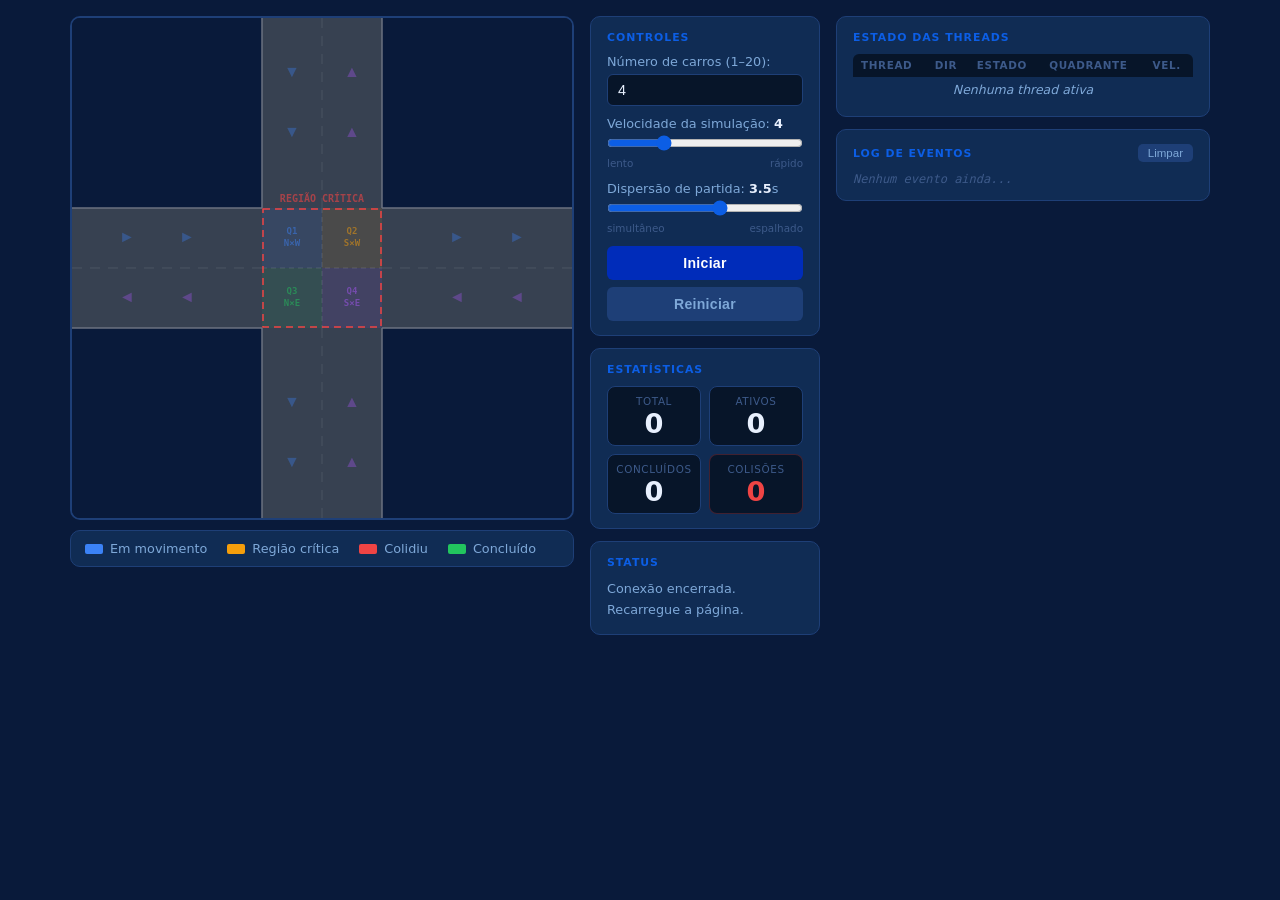
==== frontend/index.html @ c961cc27 "Projeto de Threads (Cruzamento de Vias)" ====
<!DOCTYPE html>
<html lang="pt-BR">
<head>
  <meta charset="UTF-8" />
  <meta name="viewport" content="width=device-width, initial-scale=1.0" />
  <title></title>
  <link rel="stylesheet" href="style.css" />
</head>
<body>
<div id="app">
  <div id="layout">

    <!-- ── Coluna 1: Simulação + Legenda ──────────────────────────── -->
    <div id="col-sim">
      <canvas id="sim-canvas" width="500" height="500"></canvas>

      <div class="panel" id="legend-panel">
        <span class="legend-item"><span class="chip moving"></span>Em movimento</span>
        <span class="legend-item"><span class="chip in-critical"></span>Região crítica</span>
        <span class="legend-item"><span class="chip collided"></span>Colidiu</span>
        <span class="legend-item"><span class="chip finished"></span>Concluído</span>
      </div>
    </div>

    <!-- ── Coluna 2: Controles + Estatísticas ─────────────────────── -->
    <div id="col-controls">

      <section class="panel">
        <h2>Controles</h2>

        <label for="num-cars">Número de carros (1–20):</label>
        <input id="num-cars" type="number" min="1" max="20" value="4" />

        <div class="slider-group">
          <label>Velocidade da simulação: <strong id="speed-val">4</strong></label>
          <input id="slider-speed" type="range" min="1" max="12" value="4" step="1" />
          <div class="slider-hint"><span>lento</span><span>rápido</span></div>
        </div>

        <div class="slider-group">
          <label>Dispersão de partida: <strong id="delay-val">3.5</strong>s</label>
          <input id="slider-delay" type="range" min="0" max="6" value="3.5" step="0.1" />
          <div class="slider-hint"><span>simultâneo</span><span>espalhado</span></div>
        </div>

        <button id="btn-start" class="btn btn-primary">Iniciar</button>
        <button id="btn-reset" class="btn btn-secondary">Reiniciar</button>
      </section>

      <section class="panel">
        <h2>Estatísticas</h2>
        <div class="stat-grid">
          <div class="stat-item">
            <span class="stat-label">Total</span>
            <span class="stat-value" id="stat-total">0</span>
          </div>
          <div class="stat-item">
            <span class="stat-label">Ativos</span>
            <span class="stat-value" id="stat-active">0</span>
          </div>
          <div class="stat-item">
            <span class="stat-label">Concluídos</span>
            <span class="stat-value" id="stat-finished">0</span>
          </div>
          <div class="stat-item danger">
            <span class="stat-label">Colisões</span>
            <span class="stat-value" id="stat-collisions">0</span>
          </div>
        </div>
      </section>

      <section class="panel">
        <h2>Status</h2>
        <p id="status-msg">Aguardando início...</p>
      </section>

    </div>

    <!-- ── Coluna 3: Threads + Log ────────────────────────────────── -->
    <div id="col-threads">

      <section class="panel">
        <h2>Estado das Threads</h2>
        <div id="thread-table-wrapper">
          <table id="thread-table">
            <thead>
              <tr>
                <th>Thread</th>
                <th>Dir</th>
                <th>Estado</th>
                <th>Quadrante</th>
                <th>Vel.</th>
              </tr>
            </thead>
            <tbody id="thread-tbody">
              <tr><td colspan="5" class="empty-row">Nenhuma thread ativa</td></tr>
            </tbody>
          </table>
        </div>
      </section>

      <section class="panel" id="log-panel">
        <div class="log-header">
          <h2>Log de eventos</h2>
          <button id="btn-clear-log" class="btn-small">Limpar</button>
        </div>
        <div id="log-list">
          <span class="log-empty">Nenhum evento ainda...</span>
        </div>
      </section>

    </div>

  </div><!-- #layout -->
</div><!-- #app -->
<script src="script.js"></script>
</body>
</html>
---- frontend/style.css ----
/* ── Variáveis — identidade Inatel ──────────────────────────────────────── */
:root {
  --bg:           #091a3a;   /* fundo da página           */
  --panel:        #102C54;   /* fundo dos painéis         */
  --panel-dark:   #071529;   /* variante mais escura      */
  --border:       #1e3f77;   /* bordas                    */
  --primary:      #002cba;   /* azul Inatel primário      */
  --primary-lit:  #0C5EE5;   /* azul Inatel claro         */
  --text:         #e8f0fe;   /* texto principal           */
  --text-muted:   #7ea8d8;   /* texto secundário          */
  --text-dim:     #3d5a8a;   /* texto bem discreto        */
  --danger:       #ef4444;
  --success:      #22c55e;
  --warning:      #f59e0b;
}

/* ── Reset ──────────────────────────────────────────────────────────────── */
*, *::before, *::after { box-sizing: border-box; margin: 0; padding: 0; }

body {
  font-family: 'Segoe UI', system-ui, sans-serif;
  background: var(--bg);
  color: var(--text);
  min-height: 100vh;
  padding: 16px;
}

/* ── Layout principal: 3 colunas ─────────────────────────────────────────── */
#app {
  max-width: 1140px;
  margin: 0 auto;
}

#layout {
  display: flex;
  gap: 16px;
  align-items: flex-start;
}

/* ── Coluna 1: canvas + legenda ──────────────────────────────────────────── */
#col-sim {
  flex-shrink: 0;
  display: flex;
  flex-direction: column;
  gap: 10px;
}

#sim-canvas {
  display: block;
  border: 2px solid var(--border);
  border-radius: 10px;
  background: #091a3a;
}

/* Legenda horizontal abaixo do canvas */
#legend-panel {
  display: flex;
  flex-wrap: wrap;
  gap: 12px 20px;
  padding: 10px 14px;
}

.legend-item {
  display: flex;
  align-items: center;
  gap: 7px;
  font-size: 0.8rem;
  color: var(--text-muted);
}

.chip {
  width: 18px;
  height: 10px;
  border-radius: 2px;
  flex-shrink: 0;
}
.chip.moving      { background: #3b82f6; }
.chip.in-critical { background: var(--warning); }
.chip.collided    { background: var(--danger); }
.chip.finished    { background: var(--success); }

/* ── Coluna 2: controles + stats ─────────────────────────────────────────── */
#col-controls {
  width: 230px;
  flex-shrink: 0;
  display: flex;
  flex-direction: column;
  gap: 12px;
}

/* ── Coluna 3: threads + log ─────────────────────────────────────────────── */
#col-threads {
  flex: 1;
  min-width: 0;
  display: flex;
  flex-direction: column;
  gap: 12px;
}

/* ── Panel genérico ──────────────────────────────────────────────────────── */
.panel {
  background: var(--panel);
  border: 1px solid var(--border);
  border-radius: 10px;
  padding: 14px 16px;
}

.panel h2 {
  font-size: 0.68rem;
  font-weight: 700;
  text-transform: uppercase;
  letter-spacing: 0.09em;
  color: var(--primary-lit);
  margin-bottom: 10px;
}

/* ── Inputs e label ──────────────────────────────────────────────────────── */
label {
  display: block;
  font-size: 0.8rem;
  color: var(--text-muted);
  margin-bottom: 5px;
}

input[type="number"] {
  width: 100%;
  padding: 7px 10px;
  background: var(--panel-dark);
  border: 1px solid var(--border);
  border-radius: 6px;
  color: var(--text);
  font-size: 0.9rem;
  margin-bottom: 10px;
  outline: none;
  transition: border-color 0.15s;
}
input[type="number"]:focus { border-color: var(--primary-lit); }

/* ── Sliders ──────────────────────────────────────────────────────────────── */
.slider-group { margin-bottom: 12px; }
.slider-group label { margin-bottom: 4px; }
.slider-group label strong { color: var(--text); }

input[type="range"] {
  width: 100%;
  accent-color: var(--primary-lit);
  cursor: pointer;
}
.slider-hint {
  display: flex;
  justify-content: space-between;
  font-size: 0.65rem;
  color: var(--text-dim);
  margin-top: 2px;
}

/* ── Botões ───────────────────────────────────────────────────────────────── */
.btn {
  display: block;
  width: 100%;
  padding: 9px;
  border: none;
  border-radius: 6px;
  font-size: 0.88rem;
  font-weight: 700;
  cursor: pointer;
  margin-bottom: 7px;
  letter-spacing: 0.02em;
  transition: filter 0.15s;
}
.btn:last-child  { margin-bottom: 0; }
.btn:hover       { filter: brightness(1.18); }
.btn:active      { filter: brightness(0.88); }
.btn-primary     { background: var(--primary); color: #fff; }
.btn-secondary   { background: var(--border);  color: var(--text-muted); }

/* ── Estatísticas ─────────────────────────────────────────────────────────── */
.stat-grid {
  display: grid;
  grid-template-columns: 1fr 1fr;
  gap: 8px;
}
.stat-item {
  background: var(--panel-dark);
  border: 1px solid var(--border);
  border-radius: 8px;
  padding: 8px 6px;
  text-align: center;
}
.stat-item.danger { border-color: #ef444440; }

.stat-label {
  display: block;
  font-size: 0.65rem;
  color: var(--text-dim);
  text-transform: uppercase;
  letter-spacing: 0.06em;
  margin-bottom: 3px;
}
.stat-value {
  display: block;
  font-size: 1.7rem;
  font-weight: 700;
  color: var(--text);
  line-height: 1;
}
.danger .stat-value { color: var(--danger); }

/* ── Status ───────────────────────────────────────────────────────────────── */
#status-msg {
  font-size: 0.8rem;
  color: var(--text-muted);
  line-height: 1.6;
}

/* ── Tabela de threads ────────────────────────────────────────────────────── */
#thread-table-wrapper {
  max-height: 210px;
  overflow-y: auto;
  border-radius: 6px;
  scrollbar-width: thin;
  scrollbar-color: var(--border) transparent;
}

#thread-table {
  width: 100%;
  border-collapse: collapse;
  font-size: 0.78rem;
}
#thread-table thead th {
  background: var(--panel-dark);
  color: var(--text-dim);
  font-weight: 700;
  font-size: 0.65rem;
  text-transform: uppercase;
  letter-spacing: 0.06em;
  padding: 5px 8px;
  text-align: left;
  position: sticky;
  top: 0;
}
#thread-table tbody td {
  padding: 5px 8px;
  border-top: 1px solid var(--panel-dark);
  color: var(--text-muted);
  white-space: nowrap;
}
#thread-table tbody tr:hover td { background: #0a1e44; }

.ts-moving      { color: #3b82f6 !important; }
.ts-in_critical { color: var(--warning) !important; font-weight: 600; }
.ts-collided    { color: var(--danger)  !important; font-weight: 600; }
.ts-finished    { color: var(--success) !important; opacity: 0.55; }

.empty-row { color: var(--text-dim); font-style: italic; text-align: center; }

/* ── Log de eventos ───────────────────────────────────────────────────────── */
#log-panel { flex: 1; display: flex; flex-direction: column; }

.log-header {
  display: flex;
  justify-content: space-between;
  align-items: center;
  margin-bottom: 10px;
}
.log-header h2 { margin-bottom: 0; }

.btn-small {
  background: var(--border);
  color: var(--text-muted);
  border: none;
  border-radius: 5px;
  padding: 3px 10px;
  font-size: 0.72rem;
  cursor: pointer;
  transition: filter 0.15s;
}
.btn-small:hover { filter: brightness(1.25); }

#log-list {
  flex: 1;
  max-height: 260px;
  overflow-y: auto;
  display: flex;
  flex-direction: column;
  gap: 2px;
  font-family: 'Cascadia Code', 'Consolas', monospace;
  font-size: 0.75rem;
  scrollbar-width: thin;
  scrollbar-color: var(--border) transparent;
}

.log-entry {
  padding: 3px 6px;
  border-radius: 3px;
  line-height: 1.5;
  animation: fadeIn 0.2s ease;
}
.log-empty { color: var(--text-dim); font-style: italic; font-size: 0.75rem; }

.log-start     { color: var(--text-dim); }
.log-enter     { color: var(--warning); }
.log-exit      { color: var(--primary-lit); }
.log-collision { color: var(--danger); font-weight: 600; background: rgba(239,68,68,0.08); }
.log-stop      { color: var(--danger); }
.log-finish    { color: var(--success); }

@keyframes fadeIn {
  from { opacity: 0; transform: translateY(-2px); }
  to   { opacity: 1; transform: translateY(0); }
}

/* ── Responsivo ───────────────────────────────────────────────────────────── */
@media (max-width: 900px) {
  #layout { flex-wrap: wrap; }
  #col-sim { width: 100%; align-items: center; }
  #col-controls, #col-threads { flex: 1; min-width: 200px; }
}

@media (max-width: 560px) {
  #sim-canvas { width: 340px; height: 340px; }
  #col-controls, #col-threads { width: 100%; flex: none; }
}
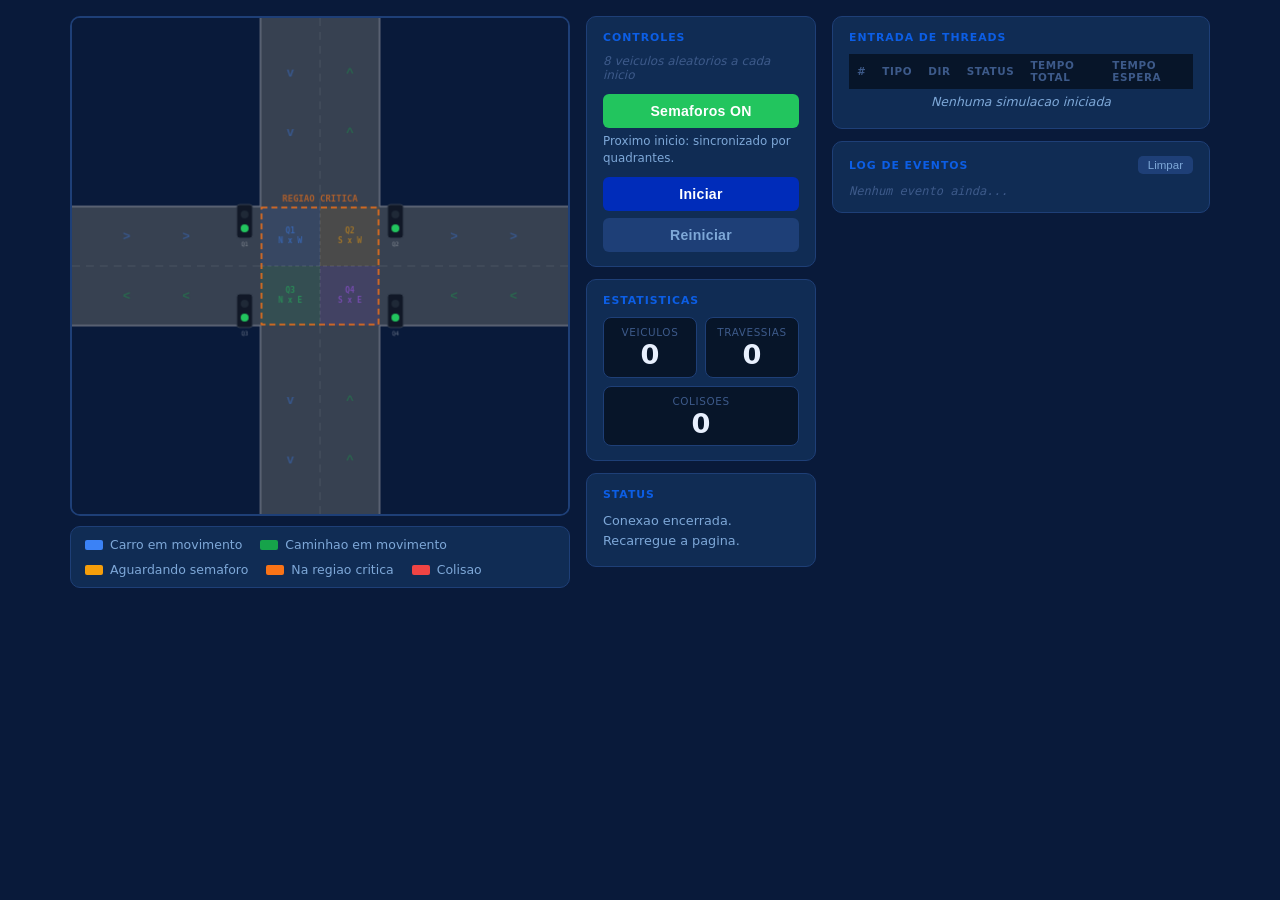
==== commit 366352a8: "Versão escalonada" ====
--- a/frontend/index.html
+++ b/frontend/index.html
@@ -3,67 +3,47 @@
 <head>
   <meta charset="UTF-8" />
   <meta name="viewport" content="width=device-width, initial-scale=1.0" />
-  <title></title>
+  <title>Sincronismo de Threads - Cruzamento</title>
   <link rel="stylesheet" href="style.css" />
 </head>
 <body>
 <div id="app">
   <div id="layout">
-
-    <!-- ── Coluna 1: Simulação + Legenda ──────────────────────────── -->
     <div id="col-sim">
       <canvas id="sim-canvas" width="500" height="500"></canvas>
 
       <div class="panel" id="legend-panel">
-        <span class="legend-item"><span class="chip moving"></span>Em movimento</span>
-        <span class="legend-item"><span class="chip in-critical"></span>Região crítica</span>
-        <span class="legend-item"><span class="chip collided"></span>Colidiu</span>
-        <span class="legend-item"><span class="chip finished"></span>Concluído</span>
+        <span class="legend-item"><span class="chip moving-car"></span>Carro em movimento</span>
+        <span class="legend-item"><span class="chip moving-truck"></span>Caminhao em movimento</span>
+        <span class="legend-item"><span class="chip waiting"></span>Aguardando semaforo</span>
+        <span class="legend-item"><span class="chip in-critical"></span>Na regiao critica</span>
+        <span class="legend-item"><span class="chip collided"></span>Colisao</span>
       </div>
     </div>
 
-    <!-- ── Coluna 2: Controles + Estatísticas ─────────────────────── -->
     <div id="col-controls">
-
       <section class="panel">
         <h2>Controles</h2>
-
-        <label for="num-cars">Número de carros (1–20):</label>
-        <input id="num-cars" type="number" min="1" max="20" value="4" />
-
-        <div class="slider-group">
-          <label>Velocidade da simulação: <strong id="speed-val">4</strong></label>
-          <input id="slider-speed" type="range" min="1" max="12" value="4" step="1" />
-          <div class="slider-hint"><span>lento</span><span>rápido</span></div>
-        </div>
-
-        <div class="slider-group">
-          <label>Dispersão de partida: <strong id="delay-val">3.5</strong>s</label>
-          <input id="slider-delay" type="range" min="0" max="6" value="3.5" step="0.1" />
-          <div class="slider-hint"><span>simultâneo</span><span>espalhado</span></div>
-        </div>
-
+        <p class="config-info">8 veiculos aleatorios a cada inicio</p>
+        <button id="btn-mode" class="btn btn-toggle btn-toggle-on">Semaforos: ON</button>
+        <p class="mode-note" id="mode-note">Modo sincronizado selecionado para o proximo inicio.</p>
         <button id="btn-start" class="btn btn-primary">Iniciar</button>
         <button id="btn-reset" class="btn btn-secondary">Reiniciar</button>
       </section>
 
       <section class="panel">
-        <h2>Estatísticas</h2>
+        <h2>Estatisticas</h2>
         <div class="stat-grid">
           <div class="stat-item">
-            <span class="stat-label">Total</span>
+            <span class="stat-label">Veiculos</span>
             <span class="stat-value" id="stat-total">0</span>
           </div>
           <div class="stat-item">
-            <span class="stat-label">Ativos</span>
-            <span class="stat-value" id="stat-active">0</span>
+            <span class="stat-label">Travessias</span>
+            <span class="stat-value" id="stat-crossings">0</span>
           </div>
-          <div class="stat-item">
-            <span class="stat-label">Concluídos</span>
-            <span class="stat-value" id="stat-finished">0</span>
-          </div>
-          <div class="stat-item danger">
-            <span class="stat-label">Colisões</span>
+          <div class="stat-item stat-full">
+            <span class="stat-label">Colisoes</span>
             <span class="stat-value" id="stat-collisions">0</span>
           </div>
         </div>
@@ -71,29 +51,27 @@
 
       <section class="panel">
         <h2>Status</h2>
-        <p id="status-msg">Aguardando início...</p>
+        <p id="status-msg">Aguardando inicio...</p>
       </section>
-
     </div>
 
-    <!-- ── Coluna 3: Threads + Log ────────────────────────────────── -->
     <div id="col-threads">
-
       <section class="panel">
-        <h2>Estado das Threads</h2>
+        <h2>Entrada de Threads</h2>
         <div id="thread-table-wrapper">
           <table id="thread-table">
             <thead>
               <tr>
-                <th>Thread</th>
+                <th>#</th>
+                <th>Tipo</th>
                 <th>Dir</th>
-                <th>Estado</th>
-                <th>Quadrante</th>
-                <th>Vel.</th>
+                <th>Status</th>
+                <th>Tempo Total</th>
+                <th>Tempo Espera</th>
               </tr>
             </thead>
             <tbody id="thread-tbody">
-              <tr><td colspan="5" class="empty-row">Nenhuma thread ativa</td></tr>
+              <tr><td colspan="6" class="empty-row">Nenhuma thread ativa</td></tr>
             </tbody>
           </table>
         </div>
@@ -108,11 +86,9 @@
           <span class="log-empty">Nenhum evento ainda...</span>
         </div>
       </section>
-
     </div>
-
-  </div><!-- #layout -->
-</div><!-- #app -->
+  </div>
+</div>
 <script src="script.js"></script>
 </body>
 </html>
--- a/frontend/style.css
+++ b/frontend/style.css
@@ -1,31 +1,33 @@
-/* ── Variáveis — identidade Inatel ──────────────────────────────────────── */
 :root {
-  --bg:           #091a3a;   /* fundo da página           */
-  --panel:        #102C54;   /* fundo dos painéis         */
-  --panel-dark:   #071529;   /* variante mais escura      */
-  --border:       #1e3f77;   /* bordas                    */
-  --primary:      #002cba;   /* azul Inatel primário      */
-  --primary-lit:  #0C5EE5;   /* azul Inatel claro         */
-  --text:         #e8f0fe;   /* texto principal           */
-  --text-muted:   #7ea8d8;   /* texto secundário          */
-  --text-dim:     #3d5a8a;   /* texto bem discreto        */
-  --danger:       #ef4444;
-  --success:      #22c55e;
-  --warning:      #f59e0b;
-}
-
-/* ── Reset ──────────────────────────────────────────────────────────────── */
-*, *::before, *::after { box-sizing: border-box; margin: 0; padding: 0; }
+  --bg: #091a3a;
+  --panel: #102c54;
+  --panel-dark: #071529;
+  --border: #1e3f77;
+  --primary: #002cba;
+  --primary-lit: #0c5ee5;
+  --text: #e8f0fe;
+  --text-muted: #7ea8d8;
+  --text-dim: #3d5a8a;
+  --danger: #ef4444;
+  --success: #22c55e;
+  --warning: #f59e0b;
+  --truck-color: #16a34a;
+}
+
+*, *::before, *::after {
+  box-sizing: border-box;
+  margin: 0;
+  padding: 0;
+}
 
 body {
-  font-family: 'Segoe UI', system-ui, sans-serif;
+  font-family: "Segoe UI", system-ui, sans-serif;
   background: var(--bg);
   color: var(--text);
   min-height: 100vh;
   padding: 16px;
 }
 
-/* ── Layout principal: 3 colunas ─────────────────────────────────────────── */
 #app {
   max-width: 1140px;
   margin: 0 auto;
@@ -37,7 +39,6 @@
   align-items: flex-start;
 }
 
-/* ── Coluna 1: canvas + legenda ──────────────────────────────────────────── */
 #col-sim {
   flex-shrink: 0;
   display: flex;
@@ -47,16 +48,18 @@
 
 #sim-canvas {
   display: block;
+  width: 500px;
+  height: 500px;
   border: 2px solid var(--border);
   border-radius: 10px;
-  background: #091a3a;
-}
-
-/* Legenda horizontal abaixo do canvas */
+  background: var(--bg);
+}
+
 #legend-panel {
+  width: 500px;
   display: flex;
   flex-wrap: wrap;
-  gap: 12px 20px;
+  gap: 10px 18px;
   padding: 10px 14px;
 }
 
@@ -64,7 +67,7 @@
   display: flex;
   align-items: center;
   gap: 7px;
-  font-size: 0.8rem;
+  font-size: 0.78rem;
   color: var(--text-muted);
 }
 
@@ -74,12 +77,13 @@
   border-radius: 2px;
   flex-shrink: 0;
 }
-.chip.moving      { background: #3b82f6; }
-.chip.in-critical { background: var(--warning); }
-.chip.collided    { background: var(--danger); }
-.chip.finished    { background: var(--success); }
-
-/* ── Coluna 2: controles + stats ─────────────────────────────────────────── */
+
+.chip.moving-car { background: #3b82f6; }
+.chip.moving-truck { background: var(--truck-color); }
+.chip.waiting { background: var(--warning); }
+.chip.in-critical { background: #f97316; }
+.chip.collided { background: var(--danger); }
+
 #col-controls {
   width: 230px;
   flex-shrink: 0;
@@ -88,7 +92,6 @@
   gap: 12px;
 }
 
-/* ── Coluna 3: threads + log ─────────────────────────────────────────────── */
 #col-threads {
   flex: 1;
   min-width: 0;
@@ -97,7 +100,6 @@
   gap: 12px;
 }
 
-/* ── Panel genérico ──────────────────────────────────────────────────────── */
 .panel {
   background: var(--panel);
   border: 1px solid var(--border);
@@ -114,47 +116,86 @@
   margin-bottom: 10px;
 }
 
-/* ── Inputs e label ──────────────────────────────────────────────────────── */
-label {
-  display: block;
-  font-size: 0.8rem;
-  color: var(--text-muted);
-  margin-bottom: 5px;
-}
-
-input[type="number"] {
-  width: 100%;
-  padding: 7px 10px;
-  background: var(--panel-dark);
+.config-info {
+  font-size: 0.75rem;
+  color: var(--text-dim);
+  margin-bottom: 12px;
+  font-style: italic;
+}
+
+.mode-note {
+  font-size: 0.74rem;
+  color: var(--text-muted);
+  line-height: 1.45;
+  margin: -2px 0 10px;
+}
+
+/* ── Seletor de escalonamento (FCFS / SJF) ───────────────────────────────── */
+.sched-group {
+  display: flex;
   border: 1px solid var(--border);
   border-radius: 6px;
-  color: var(--text);
-  font-size: 0.9rem;
-  margin-bottom: 10px;
-  outline: none;
-  transition: border-color 0.15s;
-}
-input[type="number"]:focus { border-color: var(--primary-lit); }
-
-/* ── Sliders ──────────────────────────────────────────────────────────────── */
-.slider-group { margin-bottom: 12px; }
-.slider-group label { margin-bottom: 4px; }
-.slider-group label strong { color: var(--text); }
-
-input[type="range"] {
-  width: 100%;
-  accent-color: var(--primary-lit);
+  overflow: hidden;
+  margin-bottom: 8px;
+}
+
+.btn-sched {
+  flex: 1;
+  padding: 8px 4px;
+  border: none;
+  font-size: 0.82rem;
+  font-weight: 700;
   cursor: pointer;
-}
-.slider-hint {
-  display: flex;
-  justify-content: space-between;
+  letter-spacing: 0.05em;
+  transition: background 0.15s, color 0.15s;
+  background: var(--panel-dark);
+  color: var(--text-dim);
+}
+
+.btn-sched + .btn-sched {
+  border-left: 1px solid var(--border);
+}
+
+.btn-sched.active {
+  background: var(--primary);
+  color: #fff;
+}
+
+.btn-sched:hover:not(.active) {
+  background: var(--border);
+  color: var(--text-muted);
+}
+
+/* ── Tabelas lado a lado (index2) ────────────────────────────────────────── */
+#tables-row {
+  display: flex;
+  gap: 12px;
+  min-width: 0;
+}
+
+.table-panel {
+  flex: 1;
+  min-width: 0;
+}
+
+.table-panel h2 {
   font-size: 0.65rem;
-  color: var(--text-dim);
-  margin-top: 2px;
-}
-
-/* ── Botões ───────────────────────────────────────────────────────────────── */
+}
+
+.table-badge {
+  display: inline-block;
+  padding: 1px 6px;
+  border-radius: 3px;
+  font-size: 0.6rem;
+  font-weight: 700;
+  letter-spacing: 0.06em;
+  margin-left: 6px;
+  vertical-align: middle;
+}
+
+.badge-fcfs { background: rgba(59,130,246,0.25); color: #60a5fa; }
+.badge-sjf  { background: rgba(34,197,94,0.25);  color: #4ade80; }
+
 .btn {
   display: block;
   width: 100%;
@@ -168,18 +209,26 @@
   letter-spacing: 0.02em;
   transition: filter 0.15s;
 }
-.btn:last-child  { margin-bottom: 0; }
-.btn:hover       { filter: brightness(1.18); }
-.btn:active      { filter: brightness(0.88); }
-.btn-primary     { background: var(--primary); color: #fff; }
-.btn-secondary   { background: var(--border);  color: var(--text-muted); }
-
-/* ── Estatísticas ─────────────────────────────────────────────────────────── */
+
+.btn:last-child { margin-bottom: 0; }
+.btn:hover { filter: brightness(1.18); }
+.btn:active { filter: brightness(0.88); }
+.btn-primary { background: var(--primary); color: #fff; }
+.btn-secondary { background: var(--border); color: var(--text-muted); }
+.btn-toggle { color: #fff; }
+.btn-toggle-on { background: var(--success); }
+.btn-toggle-off { background: var(--danger); }
+
 .stat-grid {
   display: grid;
-  grid-template-columns: 1fr 1fr;
+  grid-template-columns: repeat(2, 1fr);
   gap: 8px;
 }
+
+.stat-full {
+  grid-column: 1 / -1;
+}
+
 .stat-item {
   background: var(--panel-dark);
   border: 1px solid var(--border);
@@ -187,7 +236,6 @@
   padding: 8px 6px;
   text-align: center;
 }
-.stat-item.danger { border-color: #ef444440; }
 
 .stat-label {
   display: block;
@@ -197,6 +245,7 @@
   letter-spacing: 0.06em;
   margin-bottom: 3px;
 }
+
 .stat-value {
   display: block;
   font-size: 1.7rem;
@@ -204,30 +253,29 @@
   color: var(--text);
   line-height: 1;
 }
-.danger .stat-value { color: var(--danger); }
-
-/* ── Status ───────────────────────────────────────────────────────────────── */
+
 #status-msg {
   font-size: 0.8rem;
   color: var(--text-muted);
   line-height: 1.6;
 }
 
-/* ── Tabela de threads ────────────────────────────────────────────────────── */
-#thread-table-wrapper {
-  max-height: 210px;
-  overflow-y: auto;
+#thread-table-wrapper,
+.thread-table-wrapper {
+  max-height: none;
+  overflow: visible;
   border-radius: 6px;
-  scrollbar-width: thin;
-  scrollbar-color: var(--border) transparent;
-}
-
-#thread-table {
+}
+
+#thread-table,
+.thread-table {
   width: 100%;
   border-collapse: collapse;
   font-size: 0.78rem;
 }
-#thread-table thead th {
+
+#thread-table thead th,
+.thread-table thead th {
   background: var(--panel-dark);
   color: var(--text-dim);
   font-weight: 700;
@@ -239,23 +287,36 @@
   position: sticky;
   top: 0;
 }
-#thread-table tbody td {
+
+#thread-table tbody td,
+.thread-table tbody td {
   padding: 5px 8px;
   border-top: 1px solid var(--panel-dark);
   color: var(--text-muted);
   white-space: nowrap;
 }
-#thread-table tbody tr:hover td { background: #0a1e44; }
-
-.ts-moving      { color: #3b82f6 !important; }
-.ts-in_critical { color: var(--warning) !important; font-weight: 600; }
-.ts-collided    { color: var(--danger)  !important; font-weight: 600; }
-.ts-finished    { color: var(--success) !important; opacity: 0.55; }
-
+
+#thread-table tbody tr:hover td,
+.thread-table tbody tr:hover td { background: #0a1e44; }
+
+.ts-idle { color: var(--text-dim) !important; font-style: italic; }
+.ts-moving { color: #3b82f6 !important; }
+.ts-waiting { color: var(--warning) !important; font-weight: 600; }
+.ts-in_critical { color: #f97316 !important; font-weight: 600; }
+.ts-collided { color: var(--danger) !important; font-weight: 700; }
+.ts-finished { color: #4b5563 !important; opacity: 0.7; }
+
+.type-truck { color: var(--truck-color) !important; font-weight: 600; }
+.type-car { color: var(--text-muted); }
+.speed-col { color: var(--text) !important; font-weight: 600; font-family: monospace; }
+.time-col { color: var(--primary-lit) !important; font-family: monospace; }
 .empty-row { color: var(--text-dim); font-style: italic; text-align: center; }
 
-/* ── Log de eventos ───────────────────────────────────────────────────────── */
-#log-panel { flex: 1; display: flex; flex-direction: column; }
+#log-panel {
+  flex: 1;
+  display: flex;
+  flex-direction: column;
+}
 
 .log-header {
   display: flex;
@@ -263,6 +324,7 @@
   align-items: center;
   margin-bottom: 10px;
 }
+
 .log-header h2 { margin-bottom: 0; }
 
 .btn-small {
@@ -275,6 +337,7 @@
   cursor: pointer;
   transition: filter 0.15s;
 }
+
 .btn-small:hover { filter: brightness(1.25); }
 
 #log-list {
@@ -284,7 +347,7 @@
   display: flex;
   flex-direction: column;
   gap: 2px;
-  font-family: 'Cascadia Code', 'Consolas', monospace;
+  font-family: "Cascadia Code", Consolas, monospace;
   font-size: 0.75rem;
   scrollbar-width: thin;
   scrollbar-color: var(--border) transparent;
@@ -296,21 +359,27 @@
   line-height: 1.5;
   animation: fadeIn 0.2s ease;
 }
-.log-empty { color: var(--text-dim); font-style: italic; font-size: 0.75rem; }
-
-.log-start     { color: var(--text-dim); }
-.log-enter     { color: var(--warning); }
-.log-exit      { color: var(--primary-lit); }
-.log-collision { color: var(--danger); font-weight: 600; background: rgba(239,68,68,0.08); }
-.log-stop      { color: var(--danger); }
-.log-finish    { color: var(--success); }
+
+.log-empty {
+  color: var(--text-dim);
+  font-style: italic;
+  font-size: 0.75rem;
+}
+
+.log-start { color: var(--text-dim); }
+.log-spawn { color: #93c5fd; }
+.log-waiting { color: var(--warning); }
+.log-enter { color: #f97316; font-weight: 600; }
+.log-exit { color: var(--primary-lit); }
+.log-collision { color: var(--danger); font-weight: 700; }
+.log-finished { color: var(--text-dim); }
+.log-complete { color: #a78bfa; font-weight: 700; }
 
 @keyframes fadeIn {
   from { opacity: 0; transform: translateY(-2px); }
-  to   { opacity: 1; transform: translateY(0); }
-}
-
-/* ── Responsivo ───────────────────────────────────────────────────────────── */
+  to { opacity: 1; transform: translateY(0); }
+}
+
 @media (max-width: 900px) {
   #layout { flex-wrap: wrap; }
   #col-sim { width: 100%; align-items: center; }
@@ -319,5 +388,6 @@
 
 @media (max-width: 560px) {
   #sim-canvas { width: 340px; height: 340px; }
+  #legend-panel { width: 340px; }
   #col-controls, #col-threads { width: 100%; flex: none; }
 }
